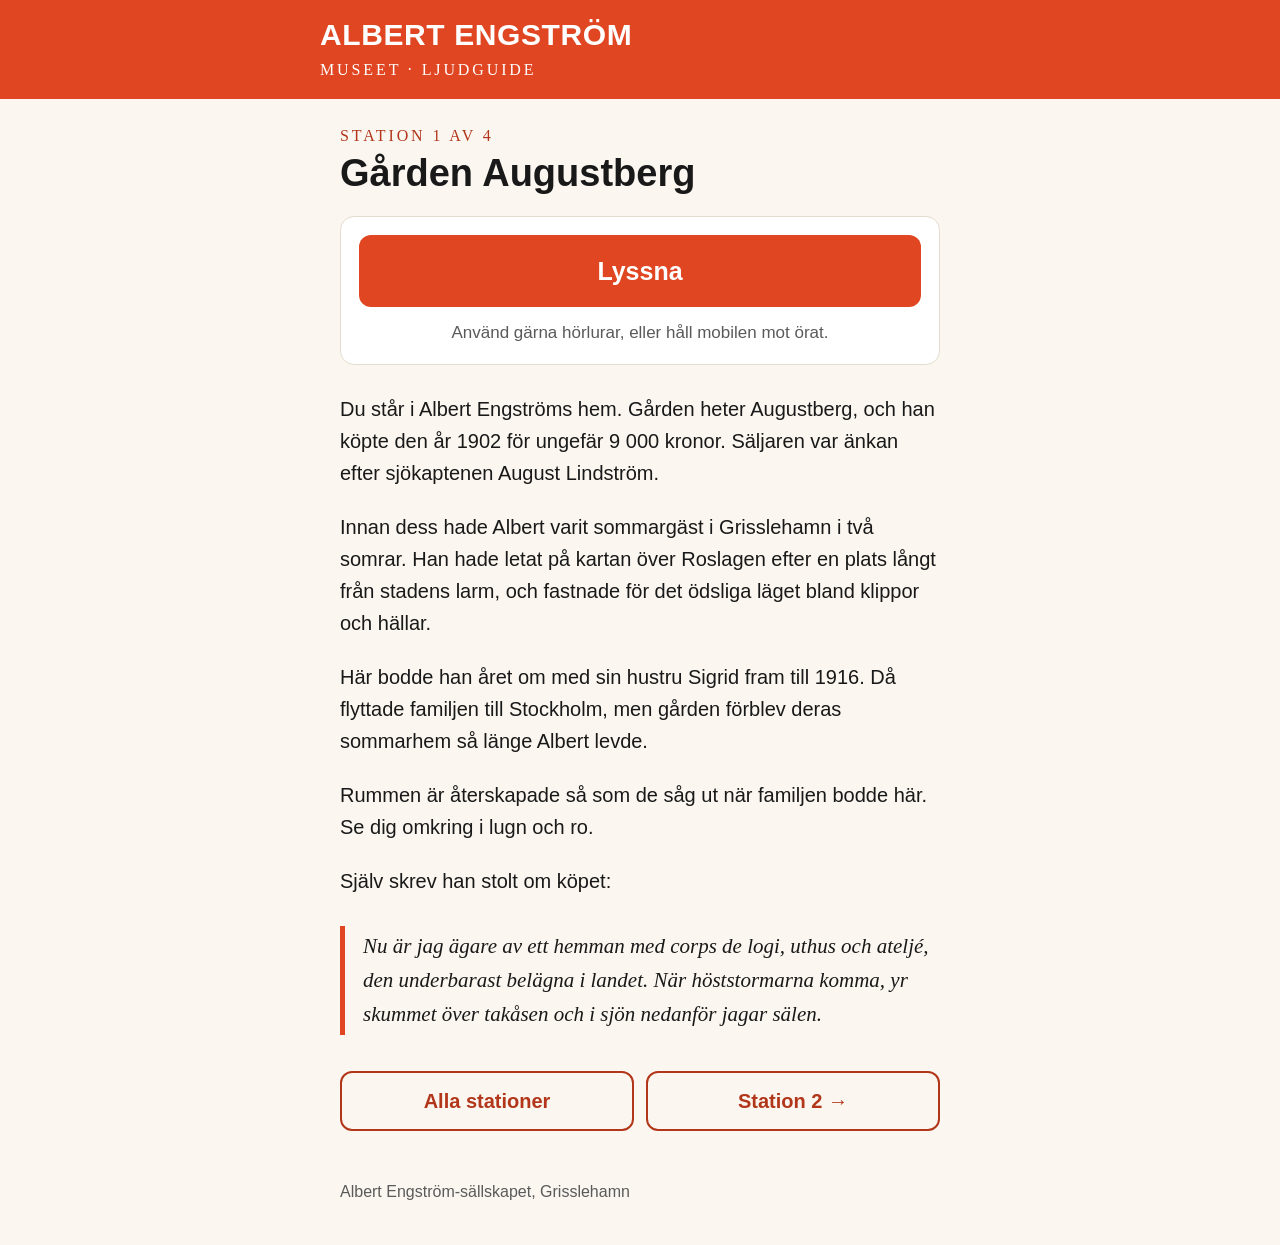
==== station-1.html @ bbb0a7d9 "Steg 3–4: sidan byggd i sällskapets stil, förslagstexter, testad lokalt Co-Authored-By: Claude Fable" ====
<!doctype html>
<html lang="sv">
<head>
<meta charset="utf-8">
<meta name="viewport" content="width=device-width, initial-scale=1">
<meta name="robots" content="noindex">
<title>Gården Augustberg – Albert Engström-museet</title>
<link rel="stylesheet" href="style.css">
</head>
<body>
<header class="topp"><a href="index.html"><span class="namn">Albert Engström</span><span class="under">Museet · Ljudguide</span></a></header>
<main>
<p class="nummer">Station 1 av 4</p>
<h1>Gården Augustberg</h1>
<section class="lyssna" aria-label="Lyssna på texten">
<button class="knapp" id="lyssna-knapp" type="button" aria-pressed="false" hidden>Lyssna</button>
<audio id="ljud" controls preload="none" src="ljud/station-1.mp3"></audio>
<p class="tips">Använd gärna hörlurar, eller håll mobilen mot örat.</p>
</section>
<p>Du står i Albert Engströms hem. Gården heter Augustberg, och han köpte den år 1902 för ungefär 9 000 kronor. Säljaren var änkan efter sjökaptenen August Lindström.</p>
<p>Innan dess hade Albert varit sommargäst i Grisslehamn i två somrar. Han hade letat på kartan över Roslagen efter en plats långt från stadens larm, och fastnade för det ödsliga läget bland klippor och hällar.</p>
<p>Här bodde han året om med sin hustru Sigrid fram till 1916. Då flyttade familjen till Stockholm, men gården förblev deras sommarhem så länge Albert levde.</p>
<p>Rummen är återskapade så som de såg ut när familjen bodde här. Se dig omkring i lugn och ro.</p>
<p>Själv skrev han stolt om köpet:</p>
<blockquote><p>Nu är jag ägare av ett hemman med corps de logi, uthus och ateljé, den underbarast belägna i landet. När höststormarna komma, yr skummet över takåsen och i sjön nedanför jagar sälen.</p></blockquote>
<nav class="fot-nav" aria-label="Fler stationer"><a href="index.html">Alla stationer</a><a href="station-2.html">Station 2 →</a></nav>
</main>
<footer>Albert Engström-sällskapet, Grisslehamn</footer>
<script src="app.js"></script>
</body>
</html>
---- style.css ----
/* Albert Engström-museet – QR-guide.
   Färger och stil följer sällskapets logga: orangeröd platta, vit fet text, tunn serif i versaler. */
:root {
  --rod: #e04622;        /* sällskapets orangeröda */
  --rod-mork: #b2361a;   /* mörkare, för tryckta knappar och länkar */
  --papper: #fbf7f0;     /* varmt benvitt, som gammalt papper */
  --kort: #ffffff;
  --text: #191919;
  --dampad: #5a5a5a;
  --linje: #e3dccf;
}
* { box-sizing: border-box; }
html { font-size: 20px; -webkit-text-size-adjust: 100%; }
body {
  margin: 0;
  background: var(--papper);
  color: var(--text);
  font-family: -apple-system, BlinkMacSystemFont, "Segoe UI", Roboto, "Helvetica Neue", Arial, sans-serif;
  line-height: 1.6;
}
a { color: var(--rod-mork); }

.topp { background: var(--rod); color: #fff; padding: 18px 20px 16px; }
.topp a { color: #fff; text-decoration: none; display: block; max-width: 640px; margin: 0 auto; }
.topp .namn { display: block; font-weight: 800; font-size: 1.5rem; letter-spacing: 0.02em; text-transform: uppercase; line-height: 1.1; }
.topp .under { display: block; font-family: Georgia, "Times New Roman", serif; font-size: 0.8rem; letter-spacing: 0.18em; text-transform: uppercase; margin-top: 6px; }

main { max-width: 640px; margin: 0 auto; padding: 24px 20px 48px; }
.nummer { font-family: Georgia, "Times New Roman", serif; font-size: 0.8rem; letter-spacing: 0.18em; text-transform: uppercase; color: var(--rod-mork); margin: 0 0 4px; }
h1 { font-size: 1.9rem; line-height: 1.15; margin: 0 0 20px; }
p { margin: 0 0 1.1em; }
blockquote {
  margin: 1.4em 0; padding: 4px 0 4px 18px;
  border-left: 5px solid var(--rod);
  font-family: Georgia, "Times New Roman", serif; font-style: italic; font-size: 1.05rem;
}
blockquote p { margin: 0; }

/* Lyssna-rutan */
.lyssna { background: var(--kort); border: 1px solid var(--linje); border-radius: 14px; padding: 18px; margin: 0 0 28px; }
.knapp {
  display: block; width: 100%; min-height: 68px;
  border: 0; border-radius: 12px; padding: 16px 20px;
  background: var(--rod); color: #fff;
  font: inherit; font-size: 1.25rem; font-weight: 700;
  text-align: center; text-decoration: none; cursor: pointer;
}
.knapp:active, .knapp[aria-pressed="true"] { background: var(--rod-mork); }
.knapp:focus-visible, a:focus-visible { outline: 4px solid var(--text); outline-offset: 3px; }
.tips { font-size: 0.85rem; color: var(--dampad); margin: 12px 0 0; text-align: center; }
audio { display: block; width: 100%; margin-top: 14px; }
.js audio[hidden] { display: none; }

/* Startsidans lista */
.stationer { list-style: none; margin: 24px 0 0; padding: 0; }
.stationer li { margin: 0 0 14px; }
.stationer a {
  display: flex; align-items: center; gap: 16px; min-height: 76px;
  background: var(--kort); border: 1px solid var(--linje); border-radius: 14px;
  padding: 14px 18px; color: var(--text); text-decoration: none; font-size: 1.15rem; font-weight: 700;
}
.stationer .siffra {
  flex: none; width: 46px; height: 46px; border-radius: 50%;
  background: var(--rod); color: #fff; display: flex; align-items: center; justify-content: center; font-size: 1.2rem;
}

.fot-nav { display: flex; gap: 12px; margin-top: 36px; }
.fot-nav a {
  flex: 1; min-height: 60px; display: flex; align-items: center; justify-content: center; text-align: center;
  border: 2px solid var(--rod-mork); border-radius: 12px; padding: 10px 12px;
  color: var(--rod-mork); text-decoration: none; font-weight: 700;
}
footer { max-width: 640px; margin: 0 auto; padding: 0 20px 40px; font-size: 0.8rem; color: var(--dampad); }
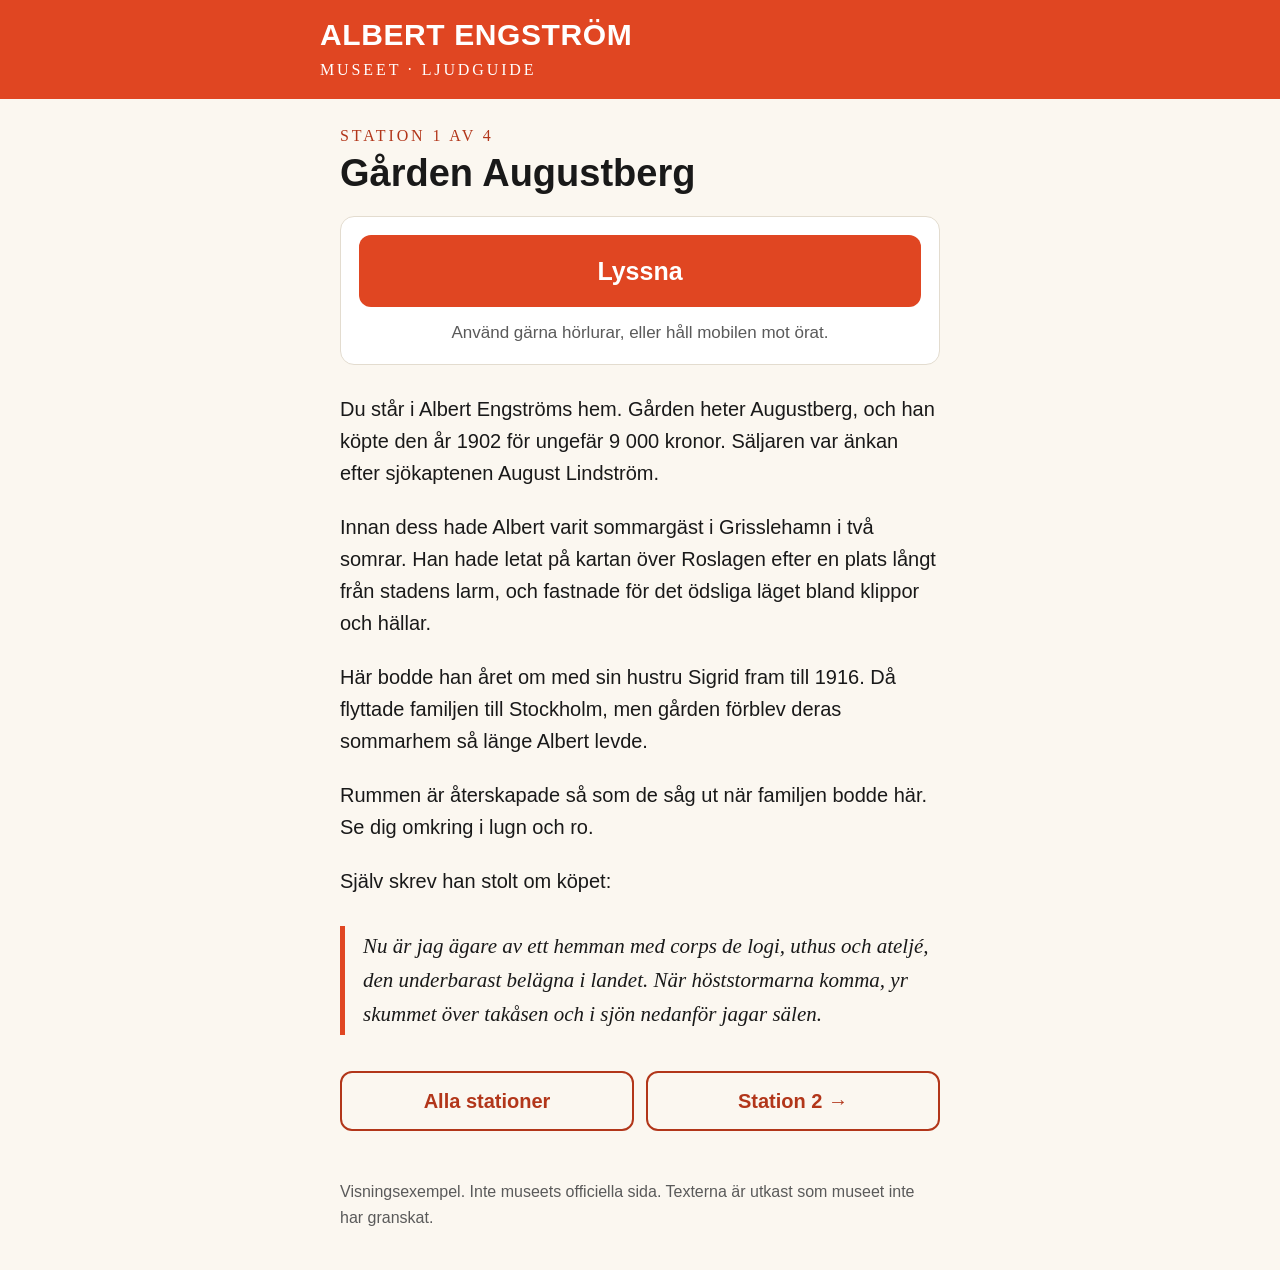
==== commit 1d7fbbfa: "Märk sidorna som visningsexempel Co-Authored-By: Claude Fable 5.2 <noreply@anthropic.com>" ====
--- a/station-1.html
+++ b/station-1.html
@@ -25,7 +25,7 @@
 <blockquote><p>Nu är jag ägare av ett hemman med corps de logi, uthus och ateljé, den underbarast belägna i landet. När höststormarna komma, yr skummet över takåsen och i sjön nedanför jagar sälen.</p></blockquote>
 <nav class="fot-nav" aria-label="Fler stationer"><a href="index.html">Alla stationer</a><a href="station-2.html">Station 2 →</a></nav>
 </main>
-<footer>Albert Engström-sällskapet, Grisslehamn</footer>
+<footer>Visningsexempel. Inte museets officiella sida. Texterna är utkast som museet inte har granskat.</footer>
 <script src="app.js"></script>
 </body>
 </html>
